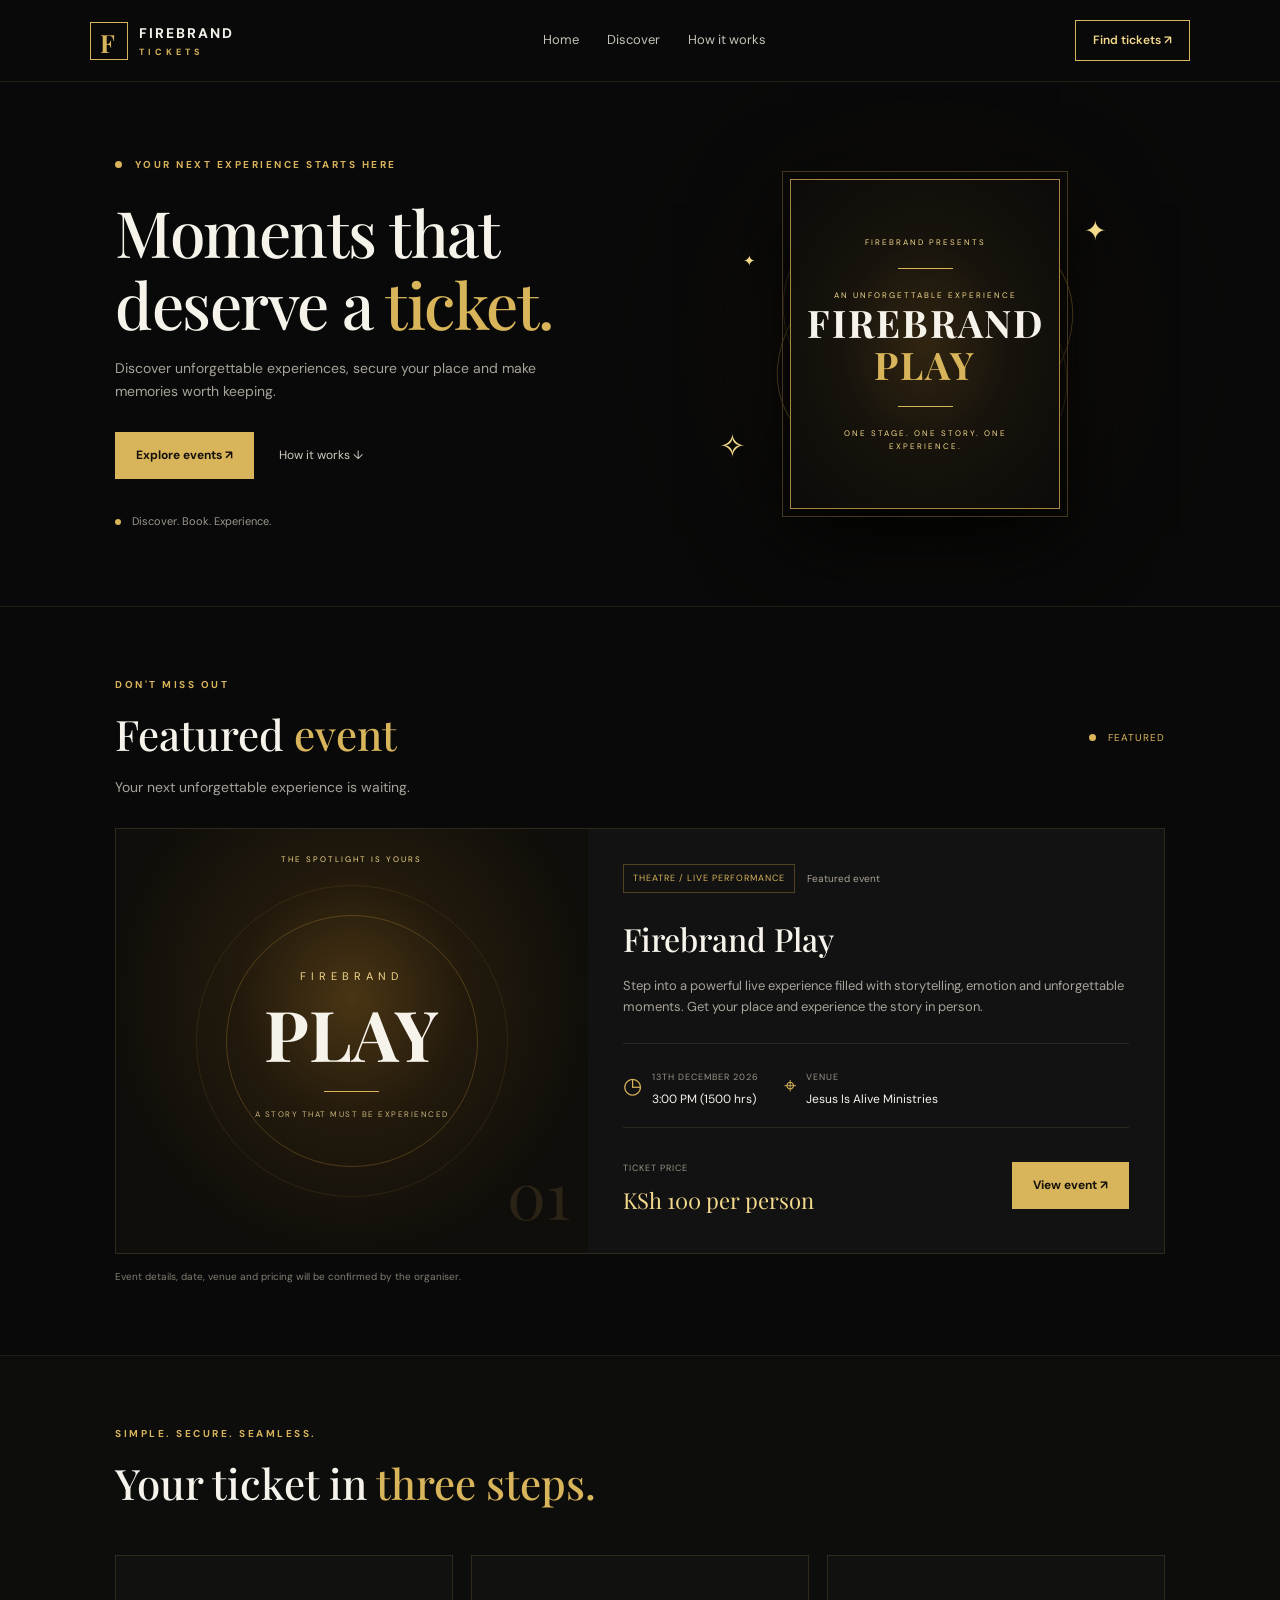
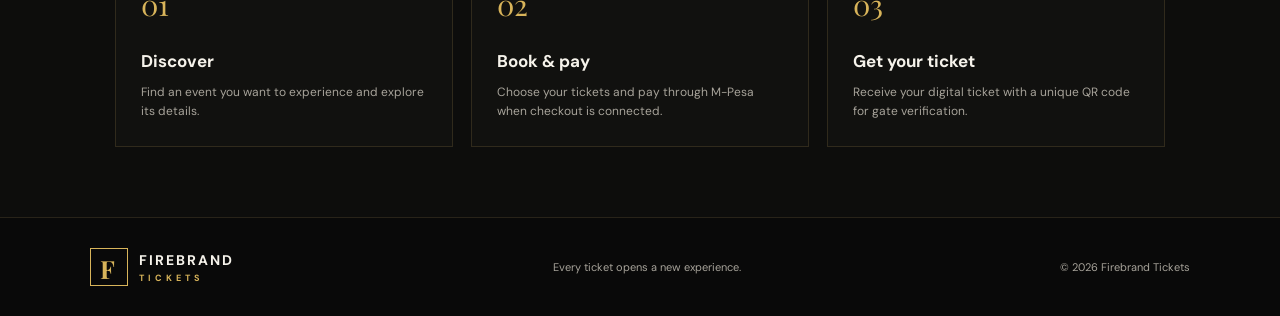
==== partner-frontend/index.html @ aa45880d "Add partner frontend source folder" ====
<!DOCTYPE html>
<html lang="en">
<head>
  <meta charset="UTF-8">
  <meta name="viewport" content="width=device-width, initial-scale=1.0">
  <meta name="description" content="Discover events and book your tickets with Firebrand Tickets.">
  <title>Firebrand Tickets | Experiences Worth Remembering</title>
  <link rel="stylesheet" href="style.css">
  <script src="script.js" defer></script>
</head>
<body>

  <header class="site-header">
    <a class="brand" href="index.html">
      <span class="brand-mark">F</span>
      <span>FIREBRAND <small>TICKETS</small></span>
    </a>

    <nav>
      <a href="#home">Home</a>
      <a href="#featured">Discover</a>
      <a href="#how-it-works">How it works</a>
    </nav>

    <a class="header-button" href="#featured">Find tickets ↗</a>
  </header>

  <main>
    <section class="hero" id="home">
      <div class="hero-content">
        <p class="eyebrow"><span></span> YOUR NEXT EXPERIENCE STARTS HERE</p>

        <h1>Moments that<br>deserve a <span>ticket.</span></h1>

        <p class="hero-description">
          Discover unforgettable experiences, secure your place
          and make memories worth keeping.
        </p>

        <div class="hero-actions">
          <a class="primary-button" href="#featured">Explore events ↗</a>
          <a class="text-button" href="#how-it-works">How it works ↓</a>
        </div>

        <div class="hero-note">
          <span class="gold-dot"></span>
          Discover. Book. Experience.
        </div>
      </div>

      <div class="hero-art" aria-label="Featured Firebrand Play event">
        <div class="art-glow"></div>
        <div class="art-orbit orbit-one"></div>
        <div class="art-orbit orbit-two"></div>

        <div class="hero-poster">
          <p class="poster-top">FIREBRAND PRESENTS</p>
          <div class="poster-line"></div>
          <p class="poster-small">AN UNFORGETTABLE EXPERIENCE</p>
          <h2>FIREBRAND<br><span>PLAY</span></h2>
          <div class="poster-line"></div>
          <p class="poster-bottom">ONE STAGE. ONE STORY. ONE EXPERIENCE.</p>
        </div>

        <span class="floating-star star-one">✦</span>
        <span class="floating-star star-two">✧</span>
        <span class="floating-star star-three">✦</span>
      </div>
    </section>

    <section class="featured-section" id="featured">
      <div class="section-heading">
        <div>
          <p class="eyebrow">DON'T MISS OUT</p>
          <h2>Featured <span>event</span></h2>
          <p class="section-description">
            Your next unforgettable experience is waiting.
          </p>
        </div>
        <span class="live-label"><span></span> FEATURED</span>
      </div>

      <article class="event-card">
        <div class="event-cover">
          <span class="cover-label">THE SPOTLIGHT IS YOURS</span>
          <div class="cover-title">
            <span>FIREBRAND</span>
            <h3>PLAY</h3>
            <span class="cover-rule"></span>
            <p>A STORY THAT MUST BE EXPERIENCED</p>
          </div>
          <span class="cover-number">01</span>
        </div>

        <div class="event-information">
          <div class="event-meta">
            <span class="event-tag">THEATRE / LIVE PERFORMANCE</span>
            <span class="availability">Featured event</span>
          </div>

          <h3>Firebrand Play</h3>

          <p class="event-description">
            Step into a powerful live experience filled with
            storytelling, emotion and unforgettable moments.
            Get your place and experience the story in person.
          </p>

          <div class="event-facts">
            <div>
              <span class="fact-icon">◷</span>
              <div>
                <small>13TH DECEMBER 2026</small>
                <p>3:00 PM (1500 hrs)</p>
              </div>
            </div>
            <div>
              <span class="fact-icon">⌖</span>
              <div>
                <small>VENUE</small>
                <p>Jesus Is Alive Ministries</p>
              </div>
            </div>
          </div>

          <div class="event-card-footer">
            <div>
              <small>TICKET PRICE</small>
              <p class="price">KSh 100 per person</p>
            </div>
            <a class="primary-button" href="event.html">View event ↗</a>
          </div>
        </div>
      </article>

      <p class="demo-disclaimer">
        Event details, date, venue and pricing will be confirmed by the organiser.
      </p>
    </section>

    <section class="how-section" id="how-it-works">
      <div class="section-heading">
        <div>
          <p class="eyebrow">SIMPLE. SECURE. SEAMLESS.</p>
          <h2>Your ticket in <span>three steps.</span></h2>
        </div>
      </div>

      <div class="steps-grid">
        <article class="step-card">
          <span class="step-number">01</span>
          <h3>Discover</h3>
          <p>Find an event you want to experience and explore its details.</p>
        </article>

        <article class="step-card">
          <span class="step-number">02</span>
          <h3>Book & pay</h3>
          <p>Choose your tickets and pay through M-Pesa when checkout is connected.</p>
        </article>

        <article class="step-card">
          <span class="step-number">03</span>
          <h3>Get your ticket</h3>
          <p>Receive your digital ticket with a unique QR code for gate verification.</p>
        </article>
      </div>
    </section>
  </main>

  <footer class="site-footer">
    <a class="brand" href="#home">
      <span class="brand-mark">F</span>
      <span>FIREBRAND <small>TICKETS</small></span>
    </a>
    <p>Every ticket opens a new experience.</p>
    <span>© 2026 Firebrand Tickets</span>
  </footer>

</body>
</html>
---- partner-frontend/style.css ----
@import url('https://fonts.googleapis.com/css2?family=DM+Sans:wght@400;500;600;700&family=Playfair+Display:wght@500;600;700&display=swap');

:root {
  --background: #090909;
  --surface: #121212;
  --surface-light: #1a1916;
  --gold: #d8b45a;
  --gold-light: #f3d98b;
  --text: #f6f3eb;
  --muted: #a7a39a;
  --border: #302a1c;
}

* {
  box-sizing: border-box;
  margin: 0;
  padding: 0;
}

html {
  scroll-behavior: smooth;
}

body {
  background: var(--background);
  color: var(--text);
  font-family: 'DM Sans', Arial, sans-serif;
  line-height: 1.6;
}

a {
  color: inherit;
  text-decoration: none;
}

.site-header {
  min-height: 82px;
  padding: 18px 7%;
  display: flex;
  align-items: center;
  justify-content: space-between;
  gap: 24px;
  border-bottom: 1px solid #242018;
}

.brand {
  display: inline-flex;
  align-items: center;
  gap: 11px;
  font-size: 14px;
  font-weight: 700;
  letter-spacing: 2px;
}

.brand-mark {
  display: grid;
  place-items: center;
  width: 38px;
  height: 38px;
  border: 1px solid var(--gold);
  color: var(--gold);
  font-family: 'Playfair Display', Georgia, serif;
  font-size: 25px;
}

.brand small {
  display: block;
  color: var(--gold);
  font-size: 9px;
  letter-spacing: 4px;
}

.site-header nav {
  display: flex;
  gap: 28px;
  color: #c5c1b8;
  font-size: 13px;
}

.site-header nav a:hover,
.text-button:hover {
  color: var(--gold-light);
}

.header-button {
  border: 1px solid var(--gold);
  padding: 10px 17px;
  color: var(--gold-light);
  font-size: 12px;
  font-weight: 600;
}

.hero {
  min-height: 520px;
  padding: 75px 9%;
  display: grid;
  grid-template-columns: 1.05fr 0.95fr;
  align-items: center;
  gap: 40px;
  overflow: hidden;
}

.eyebrow {
  color: var(--gold);
  font-size: 10px;
  font-weight: 700;
  letter-spacing: 2.5px;
}

.hero .eyebrow span,
.live-label span {
  display: inline-block;
  width: 7px;
  height: 7px;
  margin-right: 8px;
  border-radius: 50%;
  background: var(--gold);
}

.hero h1 {
  margin: 23px 0 18px;
  font-family: 'Playfair Display', Georgia, serif;
  font-size: clamp(42px, 5vw, 68px);
  font-weight: 500;
  line-height: 1.12;
  letter-spacing: -1.5px;
}

.hero h1 span,
.section-heading h2 span {
  color: var(--gold);
}

.hero-description,
.section-description {
  max-width: 430px;
  color: var(--muted);
  font-size: 14px;
}

.hero-actions {
  display: flex;
  align-items: center;
  flex-wrap: wrap;
  gap: 25px;
  margin-top: 30px;
}

.primary-button {
  display: inline-flex;
  align-items: center;
  justify-content: center;
  padding: 13px 20px;
  border: 1px solid var(--gold);
  background: var(--gold);
  color: #15110a;
  font-size: 12px;
  font-weight: 700;
  transition: background 0.2s, transform 0.2s;
}

.primary-button:hover {
  background: var(--gold-light);
  transform: translateY(-2px);
}

.text-button {
  color: #d1ccc0;
  font-size: 12px;
}

.hero-note {
  margin-top: 34px;
  color: #9c978c;
  font-size: 11px;
}

.gold-dot {
  display: inline-block;
  width: 6px;
  height: 6px;
  margin-right: 8px;
  border-radius: 50%;
  background: var(--gold);
}

.hero-art {
  position: relative;
  min-height: 365px;
  display: grid;
  place-items: center;
}

.art-glow {
  position: absolute;
  width: 260px;
  height: 260px;
  border-radius: 50%;
  background: #6d5015;
  filter: blur(100px);
  opacity: 0.2;
}

.art-orbit {
  position: absolute;
  width: 310px;
  height: 310px;
  border: 1px solid #6b5424;
  border-radius: 50%;
  transform: rotate(-25deg) scaleY(0.72);
}

.orbit-two {
  transform: rotate(35deg) scaleY(0.72);
  border-color: #45391e;
}

.hero-poster {
  position: relative;
  z-index: 1;
  width: min(270px, 80%);
  min-height: 330px;
  padding: 27px 20px;
  display: flex;
  flex-direction: column;
  align-items: center;
  justify-content: center;
  text-align: center;
  border: 1px solid #a7873f;
  outline: 1px solid #44371e;
  outline-offset: 7px;
  background:
    radial-gradient(ellipse at center, #312511 0%, #17130c 45%, #0c0b09 100%);
  box-shadow: 0 25px 80px #000;
}

.poster-top,
.poster-small,
.poster-bottom {
  color: var(--gold-light);
  font-size: 8px;
  letter-spacing: 2px;
}

.poster-line {
  width: 55px;
  height: 1px;
  margin: 20px 0;
  background: var(--gold);
}

.hero-poster h2 {
  font-family: 'Playfair Display', Georgia, serif;
  font-size: 38px;
  line-height: 1.1;
  letter-spacing: 2px;
}

.hero-poster h2 span {
  color: var(--gold);
}

.floating-star {
  position: absolute;
  z-index: 2;
  color: var(--gold-light);
}

.star-one {
  top: 13%;
  right: 12%;
  font-size: 27px;
}

.star-two {
  bottom: 15%;
  left: 7%;
  font-size: 32px;
}

.star-three {
  top: 24%;
  left: 12%;
  font-size: 15px;
}

.featured-section,
.how-section {
  padding: 70px 9%;
  border-top: 1px solid #211d15;
}

.section-heading {
  display: flex;
  align-items: center;
  justify-content: space-between;
  gap: 20px;
  margin-bottom: 30px;
}

.section-heading h2 {
  margin: 8px 0;
  font-family: 'Playfair Display', Georgia, serif;
  font-size: clamp(29px, 4vw, 42px);
  font-weight: 500;
}

.live-label {
  color: var(--gold);
  font-size: 10px;
  letter-spacing: 1px;
}

.event-card {
  display: grid;
  grid-template-columns: 0.9fr 1.1fr;
  overflow: hidden;
  border: 1px solid var(--border);
  background: var(--surface);
}

.event-cover {
  position: relative;
  min-height: 370px;
  padding: 25px;
  display: flex;
  flex-direction: column;
  align-items: center;
  justify-content: center;
  overflow: hidden;
  text-align: center;
  background:
    radial-gradient(ellipse at 50% 40%, #4a3514 0%, #21190c 35%, #100e0a 72%);
}

.event-cover::before,
.event-cover::after {
  position: absolute;
  content: "";
  width: 250px;
  height: 250px;
  border: 1px solid #8c6b2c;
  border-radius: 50%;
  opacity: 0.45;
}

.event-cover::after {
  width: 310px;
  height: 310px;
  opacity: 0.2;
}

.cover-label {
  position: absolute;
  top: 24px;
  color: var(--gold-light);
  font-size: 8px;
  letter-spacing: 2px;
}

.cover-title {
  position: relative;
  z-index: 1;
}

.cover-title > span {
  color: var(--gold-light);
  font-size: 11px;
  letter-spacing: 5px;
}

.cover-title h3 {
  margin: 4px 0;
  font-family: 'Playfair Display', Georgia, serif;
  font-size: clamp(48px, 6vw, 70px);
  line-height: 1.2;
}

.cover-rule {
  display: block;
  width: 55px;
  height: 1px;
  margin: 16px auto;
  background: var(--gold);
}

.cover-title p {
  color: #c9b57f;
  font-size: 8px;
  letter-spacing: 1.5px;
}

.cover-number {
  position: absolute;
  right: 18px;
  bottom: 8px;
  color: #c3a05b;
  font-family: 'Playfair Display', Georgia, serif;
  font-size: 65px;
  opacity: 0.15;
}

.event-information {
  padding: 35px;
}

.event-meta {
  display: flex;
  align-items: center;
  flex-wrap: wrap;
  gap: 12px;
}

.event-tag {
  padding: 6px 9px;
  border: 1px solid #514122;
  color: var(--gold);
  font-size: 9px;
  letter-spacing: 1px;
}

.availability {
  color: #aaa397;
  font-size: 10px;
}

.event-information > h3 {
  margin-top: 20px;
  font-family: 'Playfair Display', Georgia, serif;
  font-size: 32px;
  font-weight: 500;
}

.event-description {
  margin-top: 12px;
  color: var(--muted);
  font-size: 13px;
}

.event-facts {
  display: flex;
  flex-wrap: wrap;
  gap: 25px;
  margin: 25px 0;
  padding: 18px 0;
  border-top: 1px solid #2a261e;
  border-bottom: 1px solid #2a261e;
}

.event-facts > div {
  display: flex;
  align-items: center;
  gap: 10px;
}

.fact-icon {
  color: var(--gold);
  font-size: 22px;
}

.event-facts small,
.event-card-footer small {
  color: #999387;
  font-size: 9px;
  letter-spacing: 1px;
}

.event-facts p {
  margin-top: 3px;
  font-size: 12px;
}

.event-card-footer {
  display: flex;
  align-items: center;
  justify-content: space-between;
  flex-wrap: wrap;
  gap: 15px;
}

.price {
  margin-top: 4px;
  color: var(--gold-light);
  font-family: 'Playfair Display', Georgia, serif;
  font-size: 22px;
}

.demo-disclaimer {
  margin-top: 15px;
  color: #827d72;
  font-size: 10px;
}

.how-section {
  background: #0d0d0c;
}

.steps-grid {
  display: grid;
  grid-template-columns: repeat(3, 1fr);
  gap: 18px;
  margin-top: 28px;
}

.step-card {
  padding: 25px;
  border: 1px solid #302a1c;
  background: #11110f;
}

.step-number {
  color: var(--gold);
  font-family: 'Playfair Display', Georgia, serif;
  font-size: 29px;
}

.step-card h3 {
  margin-top: 20px;
  font-size: 17px;
}

.step-card p {
  margin-top: 8px;
  color: var(--muted);
  font-size: 12px;
}

.site-footer {
  padding: 30px 7%;
  display: flex;
  align-items: center;
  justify-content: space-between;
  flex-wrap: wrap;
  gap: 20px;
  border-top: 1px solid #282319;
}

.site-footer > p,
.site-footer > span {
  color: var(--muted);
  font-size: 11px;
}

@media (max-width: 760px) {
  .site-header {
    padding: 17px 5%;
    flex-wrap: wrap;
  }

  .site-header nav {
    order: 3;
    width: 100%;
    justify-content: center;
    gap: 20px;
  }

  .header-button {
    padding: 9px 11px;
  }

  .hero {
    padding: 55px 6%;
    grid-template-columns: 1fr;
    gap: 15px;
  }

  .hero-art {
    min-height: 340px;
  }

  .featured-section,
  .how-section {
    padding: 50px 6%;
  }

  .event-card {
    grid-template-columns: 1fr;
  }

  .event-cover {
    min-height: 330px;
  }

  .event-information {
    padding: 25px;
  }

  .steps-grid {
    grid-template-columns: 1fr;
  }

  .site-footer {
    justify-content: center;
    text-align: center;
  }
}

@media (max-width: 400px) {
  .site-header nav {
    gap: 12px;
    font-size: 11px;
  }

  .brand {
    font-size: 12px;
  }

  .event-card-footer {
    align-items: flex-start;
  }
}
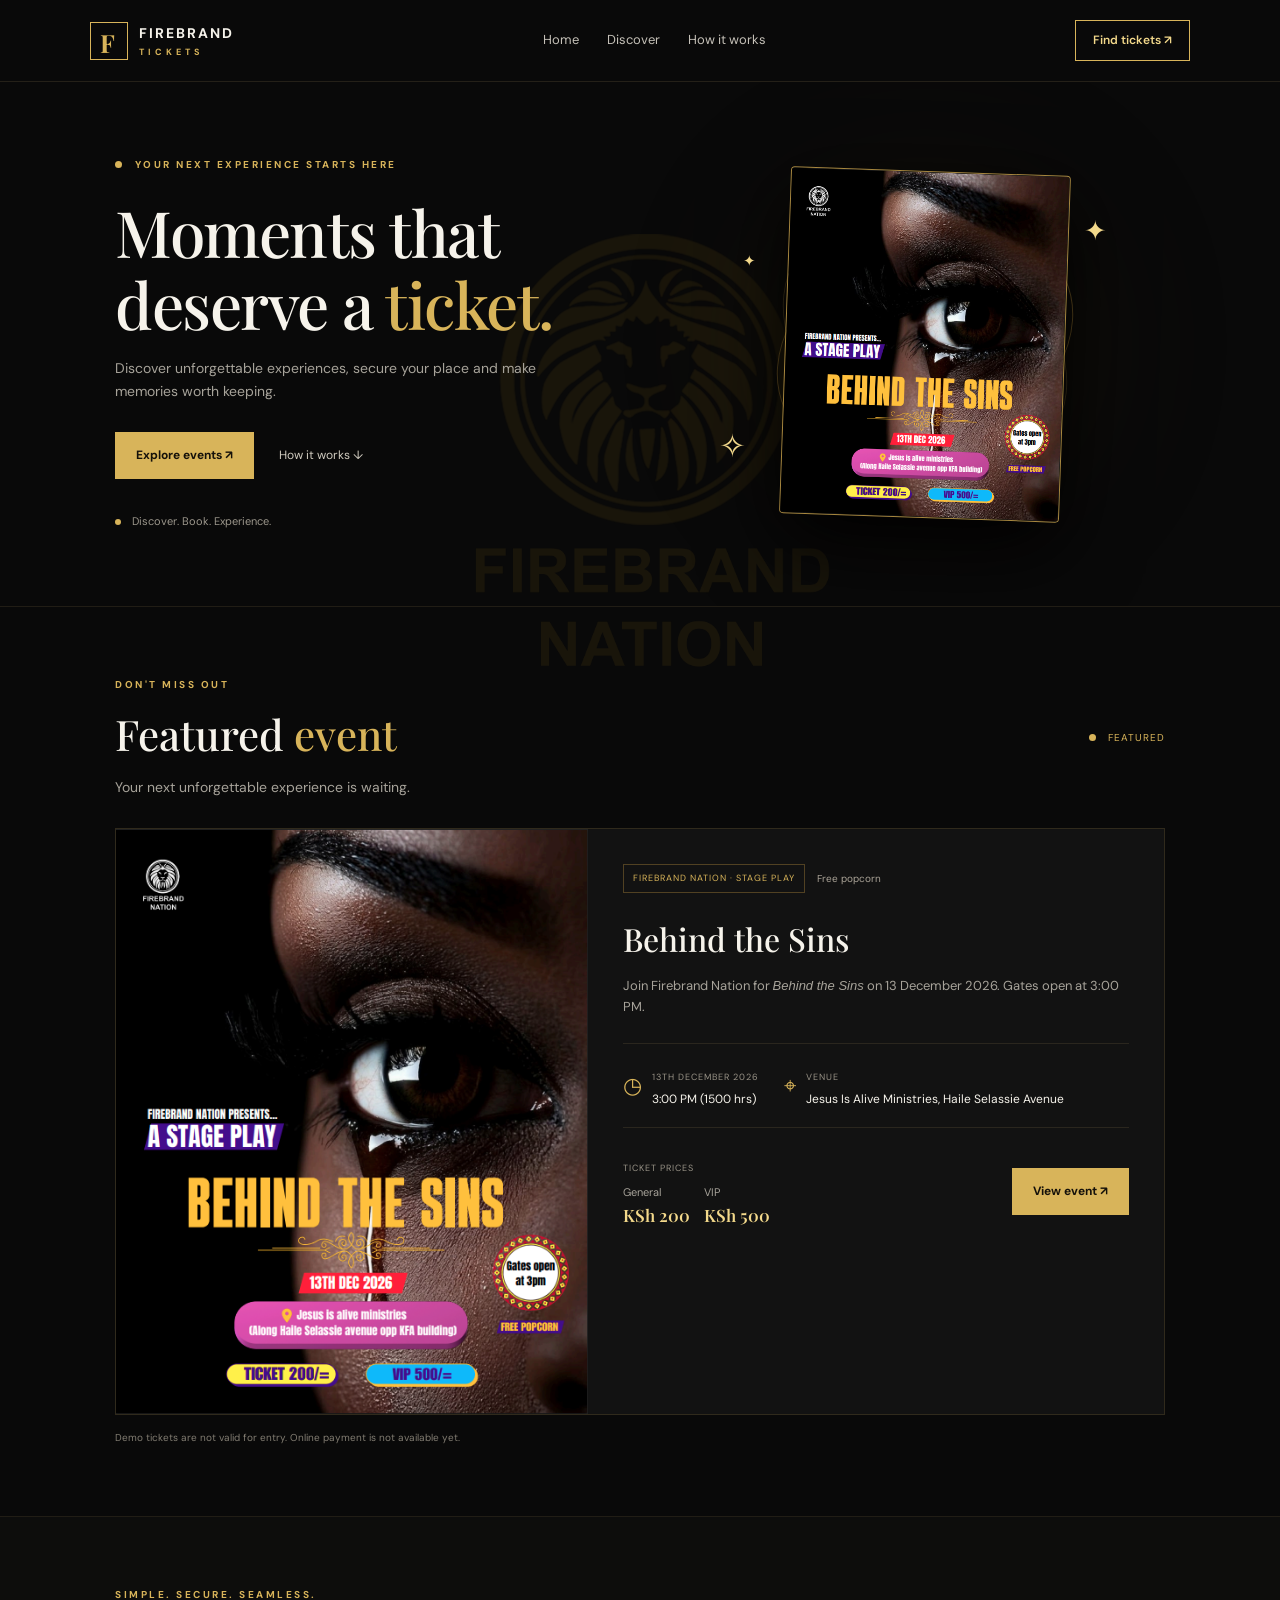
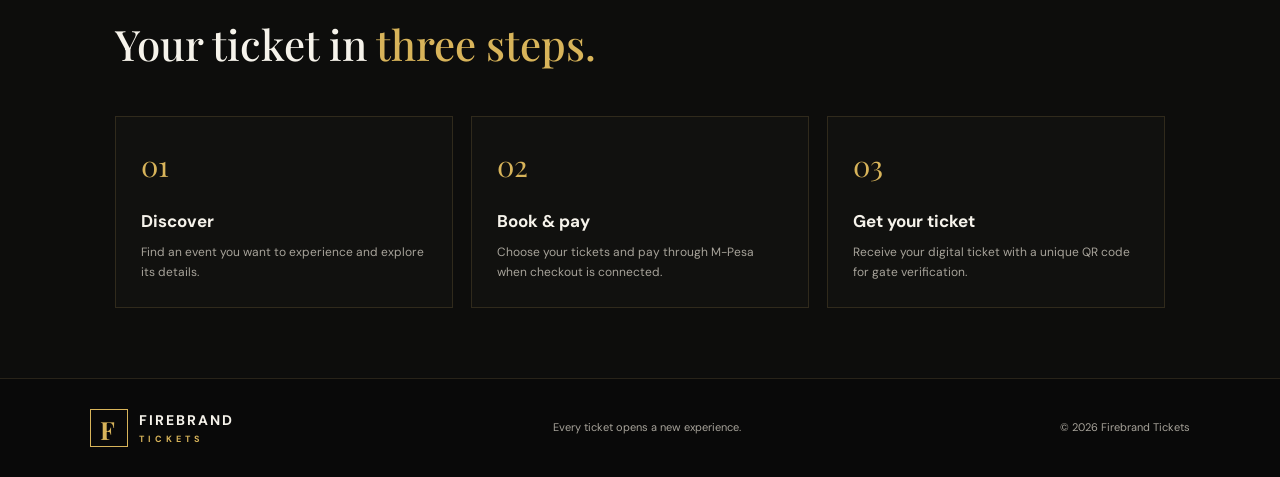
==== commit d343d847: "Update Behind the Sins event page Co-authored-by: Copilot <223556219+Copilot@users.noreply.github.co" ====
--- a/partner-frontend/index.html
+++ b/partner-frontend/index.html
@@ -49,19 +49,18 @@
         </div>
       </div>
 
-      <div class="hero-art" aria-label="Featured Firebrand Play event">
+      <div class="hero-art" aria-label="Behind the Sins stage play poster">
         <div class="art-glow"></div>
         <div class="art-orbit orbit-one"></div>
         <div class="art-orbit orbit-two"></div>
 
-        <div class="hero-poster">
-          <p class="poster-top">FIREBRAND PRESENTS</p>
-          <div class="poster-line"></div>
-          <p class="poster-small">AN UNFORGETTABLE EXPERIENCE</p>
-          <h2>FIREBRAND<br><span>PLAY</span></h2>
-          <div class="poster-line"></div>
-          <p class="poster-bottom">ONE STAGE. ONE STORY. ONE EXPERIENCE.</p>
-        </div>
+        <img
+          class="hero-poster-image"
+          src="assets/behind-the-sins.png"
+          alt="Behind the Sins stage play, 13 December 2026"
+          width="539"
+          height="668"
+        >
 
         <span class="floating-star star-one">✦</span>
         <span class="floating-star star-two">✧</span>
@@ -83,28 +82,26 @@
 
       <article class="event-card">
         <div class="event-cover">
-          <span class="cover-label">THE SPOTLIGHT IS YOURS</span>
-          <div class="cover-title">
-            <span>FIREBRAND</span>
-            <h3>PLAY</h3>
-            <span class="cover-rule"></span>
-            <p>A STORY THAT MUST BE EXPERIENCED</p>
-          </div>
-          <span class="cover-number">01</span>
+          <img
+            class="event-cover-image"
+            src="assets/behind-the-sins.png"
+            alt="Behind the Sins event flyer"
+            width="539"
+            height="668"
+          >
         </div>
 
         <div class="event-information">
           <div class="event-meta">
-            <span class="event-tag">THEATRE / LIVE PERFORMANCE</span>
-            <span class="availability">Featured event</span>
+            <span class="event-tag">FIREBRAND NATION · STAGE PLAY</span>
+            <span class="availability">Free popcorn</span>
           </div>
 
-          <h3>Firebrand Play</h3>
+          <h3>Behind the Sins</h3>
 
           <p class="event-description">
-            Step into a powerful live experience filled with
-            storytelling, emotion and unforgettable moments.
-            Get your place and experience the story in person.
+            Join Firebrand Nation for <em>Behind the Sins</em> on
+            13 December 2026. Gates open at 3:00 PM.
           </p>
 
           <div class="event-facts">
@@ -119,15 +116,18 @@
               <span class="fact-icon">⌖</span>
               <div>
                 <small>VENUE</small>
-                <p>Jesus Is Alive Ministries</p>
+                <p>Jesus Is Alive Ministries, Haile Selassie Avenue</p>
               </div>
             </div>
           </div>
 
           <div class="event-card-footer">
-            <div>
-              <small>TICKET PRICE</small>
-              <p class="price">KSh 100 per person</p>
+            <div class="event-prices">
+              <small>TICKET PRICES</small>
+              <div class="ticket-price-summary">
+                <p>General <strong>KSh 200</strong></p>
+                <p>VIP <strong>KSh 500</strong></p>
+              </div>
             </div>
             <a class="primary-button" href="event.html">View event ↗</a>
           </div>
@@ -135,7 +135,7 @@
       </article>
 
       <p class="demo-disclaimer">
-        Event details, date, venue and pricing will be confirmed by the organiser.
+        Demo tickets are not valid for entry. Online payment is not available yet.
       </p>
     </section>
 
--- a/partner-frontend/style.css
+++ b/partner-frontend/style.css
@@ -235,6 +235,22 @@
   box-shadow: 0 25px 80px #000;
 }
 
+.hero-poster-image {
+  position: relative;
+  z-index: 1;
+  width: min(280px, 80%);
+  height: auto;
+  border: 1px solid #a7873f;
+  border-radius: 4px;
+  box-shadow: 0 25px 80px #000;
+  transform: rotate(2deg);
+  transition: transform 0.25s ease;
+}
+
+.hero-poster-image:hover {
+  transform: rotate(0) scale(1.02);
+}
+
 .poster-top,
 .poster-small,
 .poster-bottom {
@@ -322,33 +338,22 @@
 
 .event-cover {
   position: relative;
-  min-height: 370px;
-  padding: 25px;
-  display: flex;
-  flex-direction: column;
-  align-items: center;
-  justify-content: center;
+  min-height: 0;
+  aspect-ratio: 539 / 668;
   overflow: hidden;
-  text-align: center;
-  background:
-    radial-gradient(ellipse at 50% 40%, #4a3514 0%, #21190c 35%, #100e0a 72%);
+  background: #0b0b0b;
+}
+
+.event-cover-image {
+  display: block;
+  width: 100%;
+  height: 100%;
+  object-fit: cover;
 }
 
 .event-cover::before,
 .event-cover::after {
-  position: absolute;
-  content: "";
-  width: 250px;
-  height: 250px;
-  border: 1px solid #8c6b2c;
-  border-radius: 50%;
-  opacity: 0.45;
-}
-
-.event-cover::after {
-  width: 310px;
-  height: 310px;
-  opacity: 0.2;
+  content: none;
 }
 
 .cover-label {
@@ -486,6 +491,26 @@
   font-size: 22px;
 }
 
+.ticket-price-summary {
+  display: flex;
+  flex-wrap: wrap;
+  gap: 5px 14px;
+  margin-top: 5px;
+}
+
+.ticket-price-summary p {
+  color: var(--muted);
+  font-size: 11px;
+}
+
+.ticket-price-summary strong {
+  display: block;
+  color: var(--gold-light);
+  font-family: 'Playfair Display', Georgia, serif;
+  font-size: 17px;
+  font-weight: 600;
+}
+
 .demo-disclaimer {
   margin-top: 15px;
   color: #827d72;
@@ -610,3 +635,21 @@
     align-items: flex-start;
   }
 }
+/* FIREBRAND WEBSITE WATERMARK */
+body {
+    position: relative;
+    isolation: isolate;
+}
+
+body::before {
+    content: "";
+    position: fixed;
+    inset: 0;
+    background-image: url("firebrand-watermark.png");
+    background-repeat: no-repeat;
+    background-position: center center;
+    background-size: min(55vw, 650px) auto;
+    opacity: 0.07;
+    pointer-events: none;
+    z-index: -1;
+}
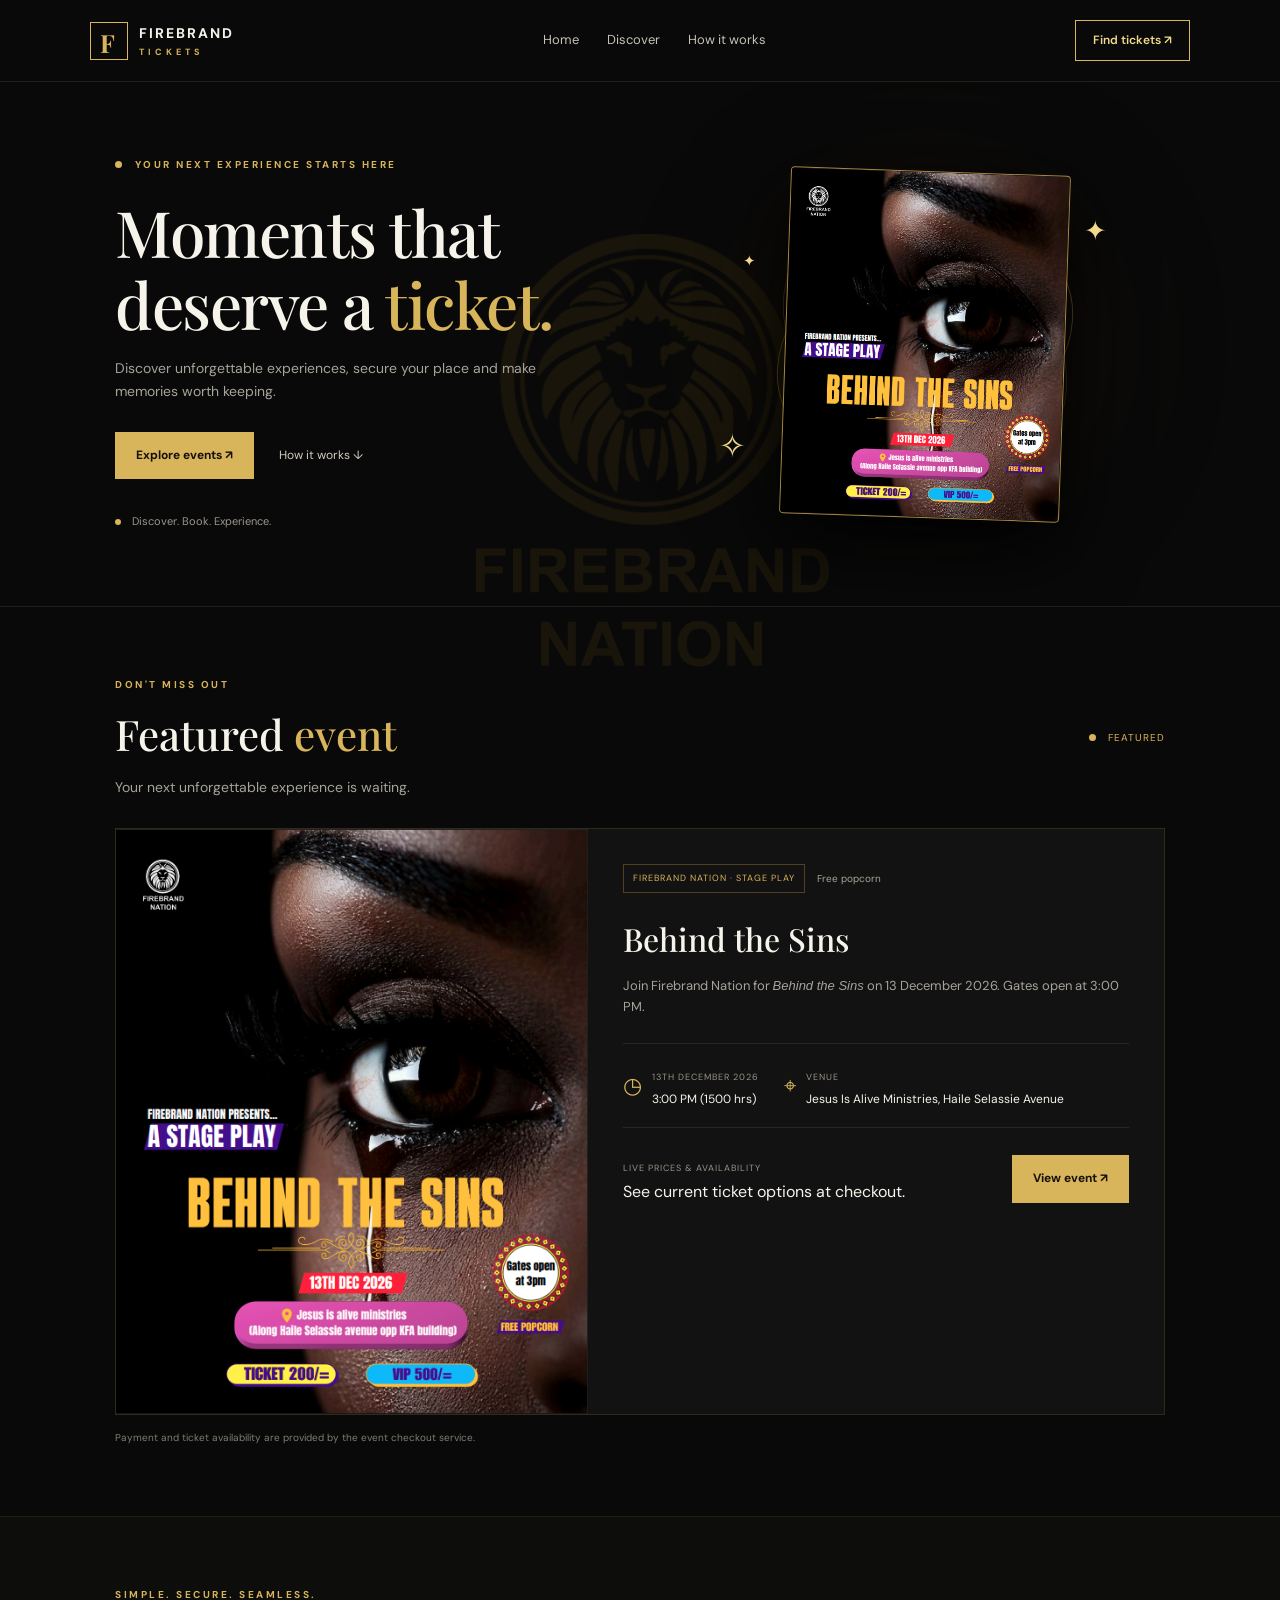
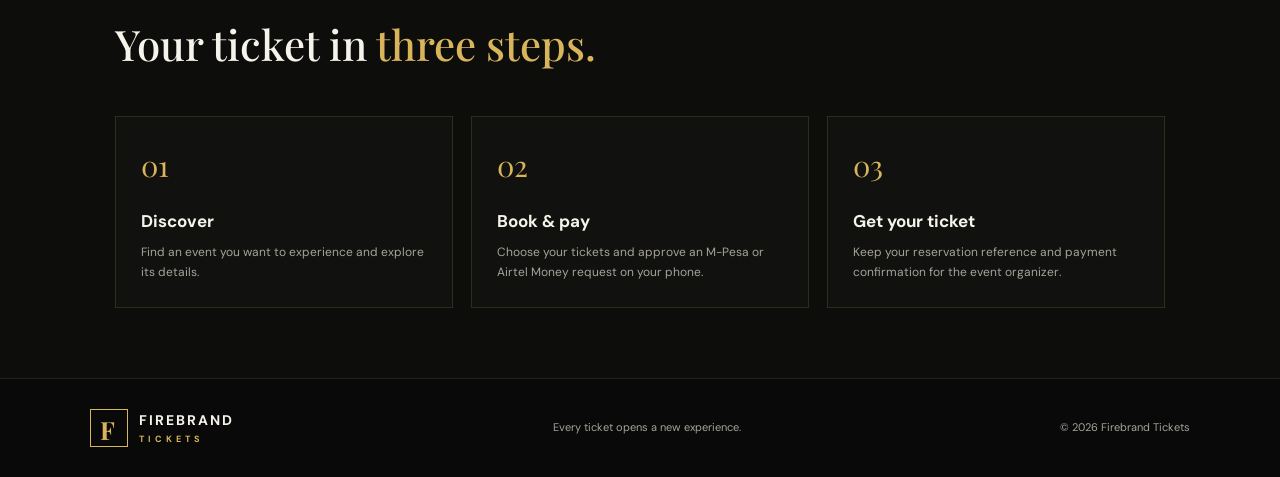
==== commit 773d7d81: "Add live M-Pesa and Airtel payments Co-authored-by: Copilot <223556219+Copilot@users.noreply.github." ====
--- a/partner-frontend/index.html
+++ b/partner-frontend/index.html
@@ -123,11 +123,8 @@
 
           <div class="event-card-footer">
             <div class="event-prices">
-              <small>TICKET PRICES</small>
-              <div class="ticket-price-summary">
-                <p>General <strong>KSh 200</strong></p>
-                <p>VIP <strong>KSh 500</strong></p>
-              </div>
+              <small>LIVE PRICES &amp; AVAILABILITY</small>
+              <p>See current ticket options at checkout.</p>
             </div>
             <a class="primary-button" href="event.html">View event ↗</a>
           </div>
@@ -135,7 +132,7 @@
       </article>
 
       <p class="demo-disclaimer">
-        Demo tickets are not valid for entry. Online payment is not available yet.
+        Payment and ticket availability are provided by the event checkout service.
       </p>
     </section>
 
@@ -157,13 +154,13 @@
         <article class="step-card">
           <span class="step-number">02</span>
           <h3>Book & pay</h3>
-          <p>Choose your tickets and pay through M-Pesa when checkout is connected.</p>
+          <p>Choose your tickets and approve an M-Pesa or Airtel Money request on your phone.</p>
         </article>
 
         <article class="step-card">
           <span class="step-number">03</span>
           <h3>Get your ticket</h3>
-          <p>Receive your digital ticket with a unique QR code for gate verification.</p>
+          <p>Keep your reservation reference and payment confirmation for the event organizer.</p>
         </article>
       </div>
     </section>
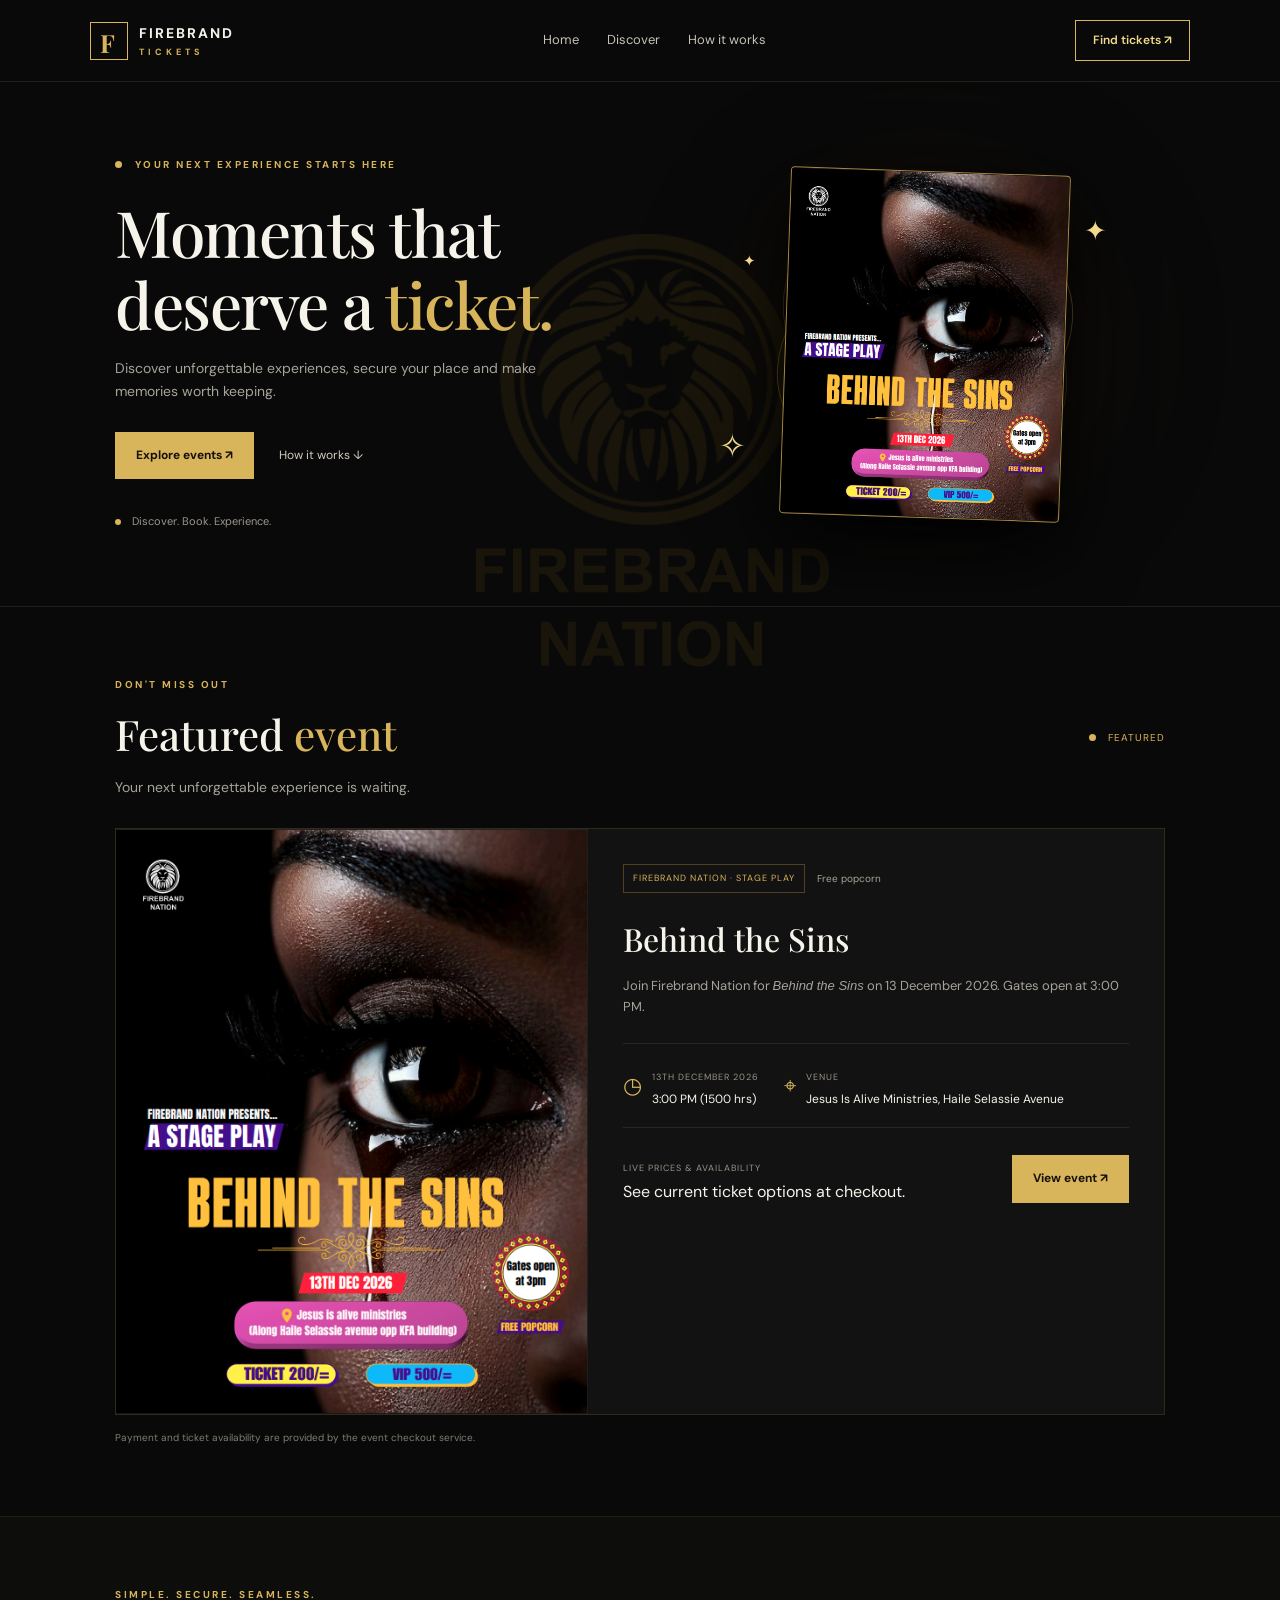
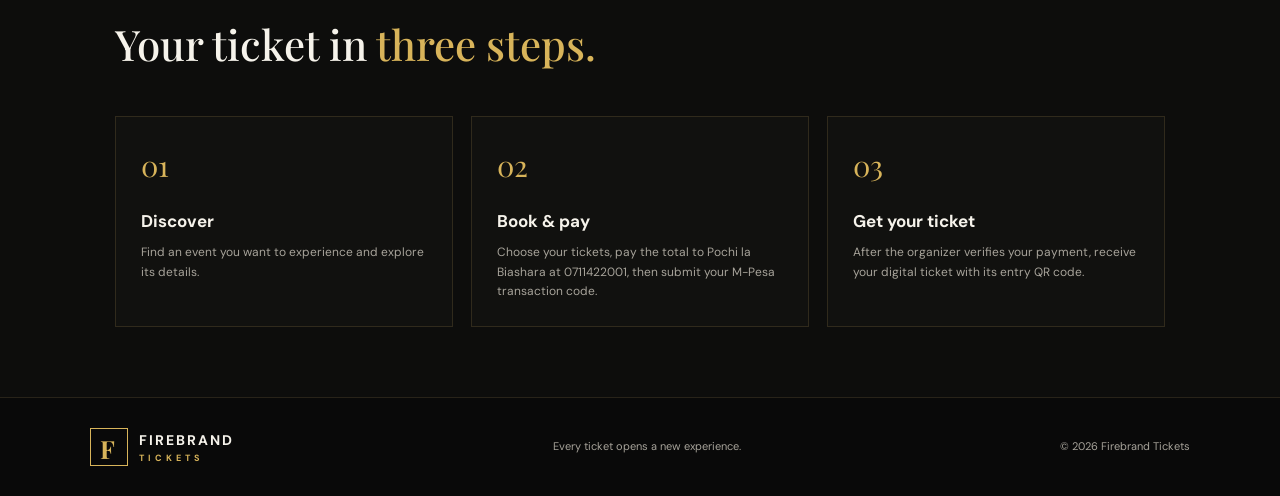
==== commit 9c531a73: "Add durable order tracking and PDF tickets Co-authored-by: Copilot <223556219+Copilot@users.noreply." ====
--- a/partner-frontend/index.html
+++ b/partner-frontend/index.html
@@ -154,13 +154,13 @@
         <article class="step-card">
           <span class="step-number">02</span>
           <h3>Book & pay</h3>
-          <p>Choose your tickets and approve an M-Pesa or Airtel Money request on your phone.</p>
+          <p>Choose your tickets, pay the total to Pochi la Biashara at 0711422001, then submit your M-Pesa transaction code.</p>
         </article>
 
         <article class="step-card">
           <span class="step-number">03</span>
           <h3>Get your ticket</h3>
-          <p>Keep your reservation reference and payment confirmation for the event organizer.</p>
+          <p>After the organizer verifies your payment, receive your digital ticket with its entry QR code.</p>
         </article>
       </div>
     </section>
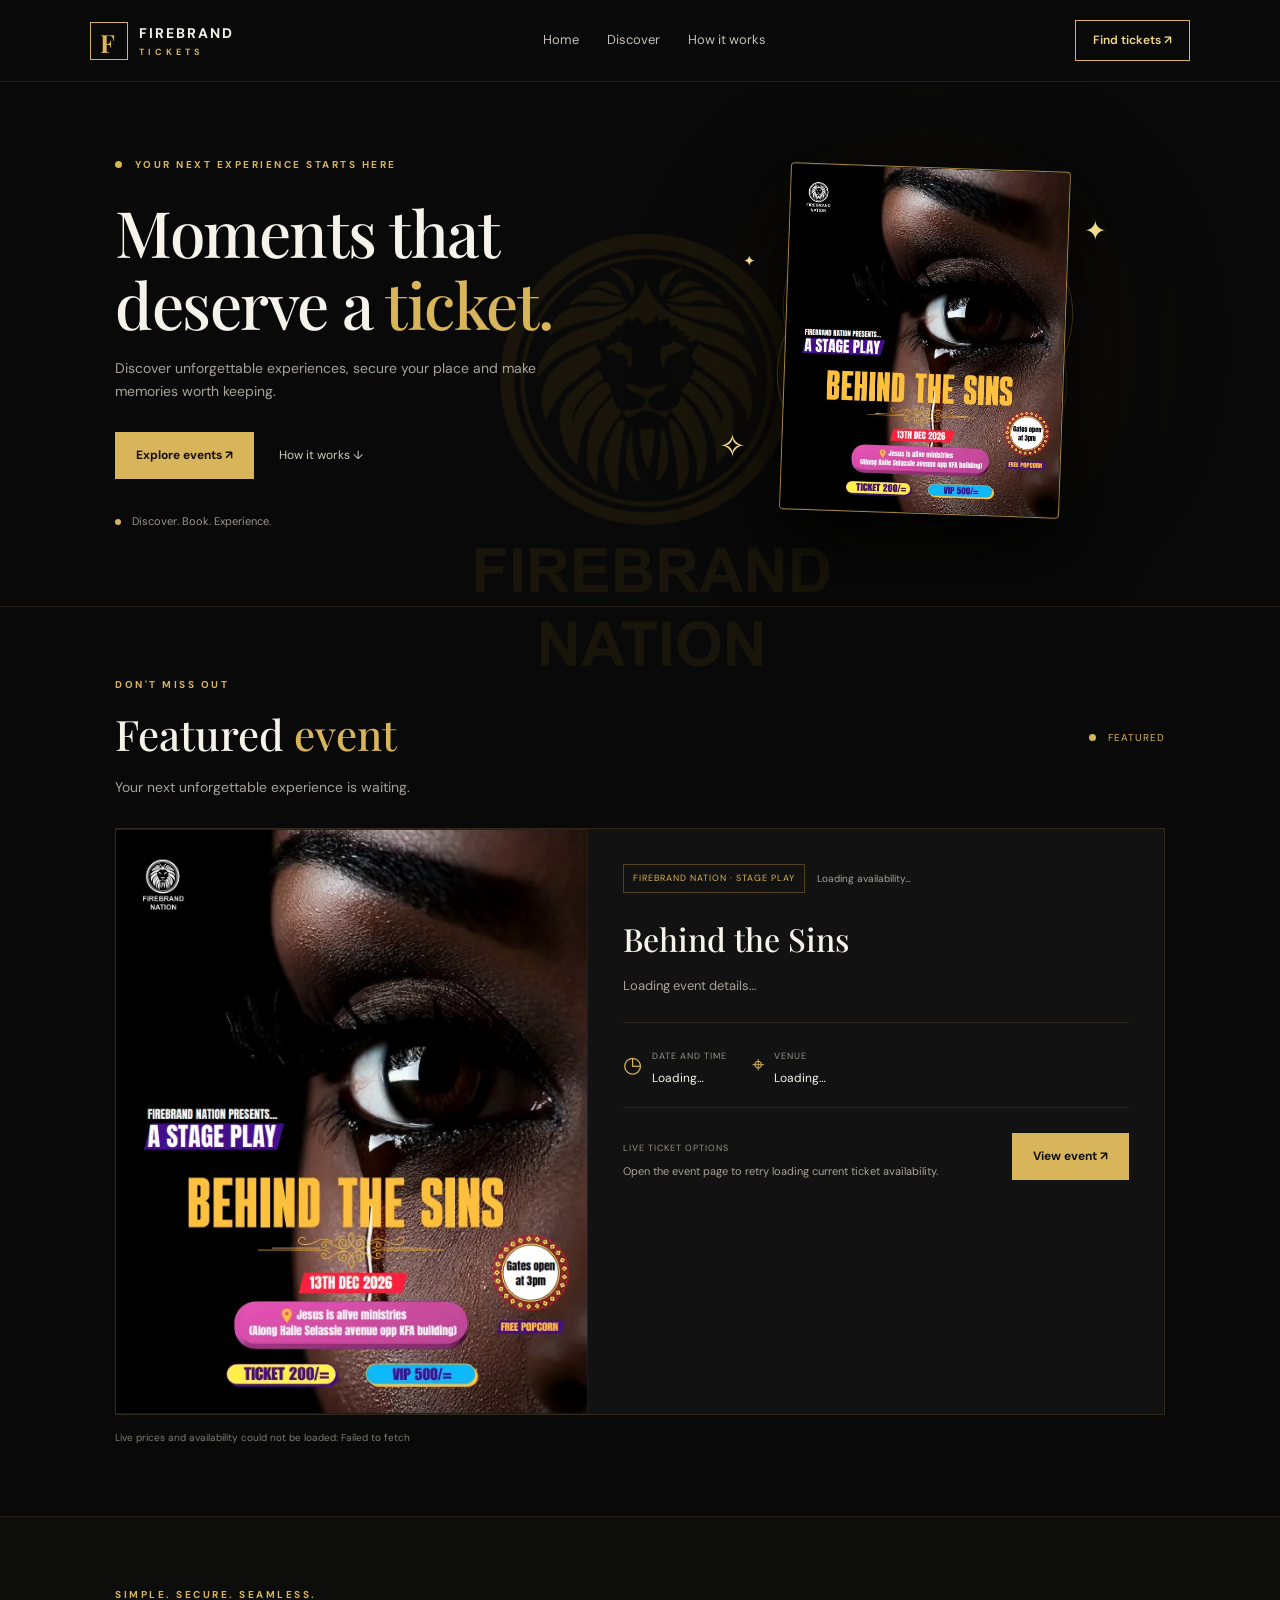
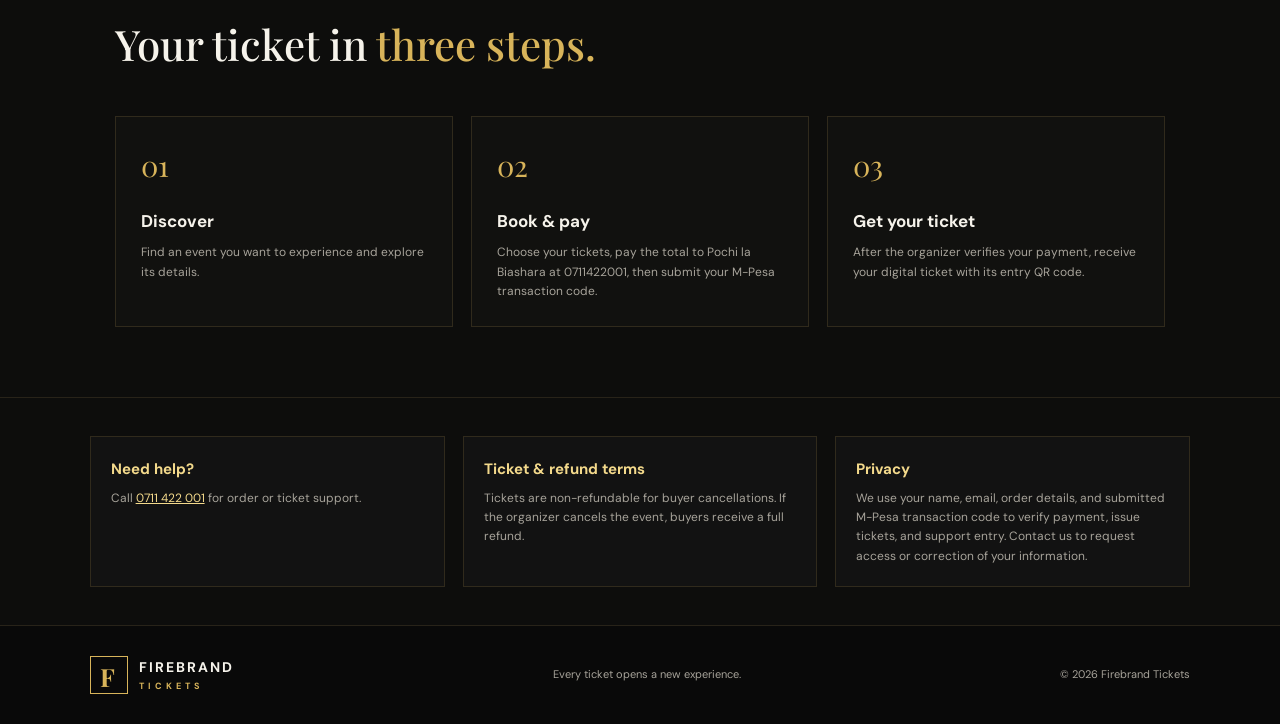
==== commit 71b74697: "Harden ticket checkout and buyer trust Co-authored-by: Copilot <223556219+Copilot@users.noreply.gith" ====
--- a/partner-frontend/index.html
+++ b/partner-frontend/index.html
@@ -4,8 +4,21 @@
 <head>
   <meta charset="UTF-8">
   <meta name="viewport" content="width=device-width, initial-scale=1.0">
-  <meta name="description" content="Discover events and book your tickets with Firebrand Tickets.">
+  <meta name="description" content="Book your place at Behind the Sins, a live Firebrand Nation stage play in Nairobi. Pay by M-Pesa and receive your ticket after payment verification.">
+  <meta property="og:type" content="website">
+  <meta property="og:title" content="Behind the Sins | Firebrand Tickets">
+  <meta property="og:description" content="Book your place at Behind the Sins, a live Firebrand Nation stage play in Nairobi. Pay by M-Pesa and receive your ticket after payment verification.">
+  <meta property="og:url" content="https://play-tickets-1.onrender.com/">
+  <meta property="og:image" content="https://play-tickets-1.onrender.com/assets/behind-the-sins.png">
+  <meta name="twitter:card" content="summary_large_image">
   <title>Firebrand Tickets | Experiences Worth Remembering</title>
+  <link rel="icon" type="image/svg+xml" href="favicon.svg">
+  <script>
+    if (window.location.protocol !== "file:" &&
+        !["localhost", "127.0.0.1"].includes(window.location.hostname)) {
+      window.PLAY_TICKETS_API_BASE = "https://play-tickets.onrender.com";
+    }
+  </script>
   <link rel="stylesheet" href="style.css">
   <script src="script.js" defer></script>
 </head>
@@ -23,7 +36,7 @@
       <a href="#how-it-works">How it works</a>
     </nav>
 
-    <a class="header-button" href="#featured">Find tickets ↗</a>
+    <a class="header-button" href="event.html">Find tickets ↗</a>
   </header>
 
   <main>
@@ -49,18 +62,21 @@
         </div>
       </div>
 
-      <div class="hero-art" aria-label="Behind the Sins stage play poster">
+      <div class="hero-art">
         <div class="art-glow"></div>
         <div class="art-orbit orbit-one"></div>
         <div class="art-orbit orbit-two"></div>
 
-        <img
-          class="hero-poster-image"
-          src="assets/behind-the-sins.png"
-          alt="Behind the Sins stage play, 13 December 2026"
-          width="539"
-          height="668"
-        >
+        <picture>
+          <source srcset="assets/behind-the-sins.webp" type="image/webp">
+          <img
+            class="hero-poster-image"
+            src="assets/behind-the-sins.png"
+            alt="Behind the Sins stage play poster"
+            width="539"
+            height="668"
+          >
+        </picture>
 
         <span class="floating-star star-one">✦</span>
         <span class="floating-star star-two">✧</span>
@@ -82,58 +98,56 @@
 
       <article class="event-card">
         <div class="event-cover">
-          <img
-            class="event-cover-image"
-            src="assets/behind-the-sins.png"
-            alt="Behind the Sins event flyer"
-            width="539"
-            height="668"
-          >
+          <picture>
+            <source srcset="assets/behind-the-sins.webp" type="image/webp">
+            <img
+              class="event-cover-image"
+              src="assets/behind-the-sins.png"
+              alt="Behind the Sins event flyer"
+              width="539"
+              height="668"
+            >
+          </picture>
         </div>
 
         <div class="event-information">
           <div class="event-meta">
             <span class="event-tag">FIREBRAND NATION · STAGE PLAY</span>
-            <span class="availability">Free popcorn</span>
+            <span class="availability" id="featured-availability">Loading availability…</span>
           </div>
 
-          <h3>Behind the Sins</h3>
-
-          <p class="event-description">
-            Join Firebrand Nation for <em>Behind the Sins</em> on
-            13 December 2026. Gates open at 3:00 PM.
-          </p>
+          <h3 id="featured-event-name">Behind the Sins</h3>
+
+          <p class="event-description" id="featured-event-description">Loading event details…</p>
 
           <div class="event-facts">
             <div>
               <span class="fact-icon">◷</span>
               <div>
-                <small>13TH DECEMBER 2026</small>
-                <p>3:00 PM (1500 hrs)</p>
+                <small id="featured-event-date-label">DATE AND TIME</small>
+                <p id="featured-event-date">Loading…</p>
               </div>
             </div>
             <div>
               <span class="fact-icon">⌖</span>
               <div>
                 <small>VENUE</small>
-                <p>Jesus Is Alive Ministries, Haile Selassie Avenue</p>
+                <p id="featured-event-venue">Loading…</p>
               </div>
             </div>
           </div>
 
           <div class="event-card-footer">
-            <div class="event-prices">
-              <small>LIVE PRICES &amp; AVAILABILITY</small>
-              <p>See current ticket options at checkout.</p>
+            <div class="event-prices" id="featured-ticket-prices" aria-live="polite">
+              <small>LIVE TICKET OPTIONS</small>
+              <p>Loading current prices and availability…</p>
             </div>
-            <a class="primary-button" href="event.html">View event ↗</a>
+            <a class="primary-button" id="featured-event-link" href="event.html">View event ↗</a>
           </div>
         </div>
       </article>
 
-      <p class="demo-disclaimer">
-        Payment and ticket availability are provided by the event checkout service.
-      </p>
+      <p class="demo-disclaimer" id="featured-event-message" role="status"></p>
     </section>
 
     <section class="how-section" id="how-it-works">
@@ -165,6 +179,23 @@
       </div>
     </section>
   </main>
+
+  <section class="trust-section" aria-label="Buyer support and policies">
+    <div class="trust-grid">
+      <article class="trust-card">
+        <h2>Need help?</h2>
+        <p>Call <a href="tel:+254711422001">0711 422 001</a> for order or ticket support.</p>
+      </article>
+      <article class="trust-card">
+        <h2>Ticket &amp; refund terms</h2>
+        <p>Tickets are non-refundable for buyer cancellations. If the organizer cancels the event, buyers receive a full refund.</p>
+      </article>
+      <article class="trust-card">
+        <h2>Privacy</h2>
+        <p>We use your name, email, order details, and submitted M-Pesa transaction code to verify payment, issue tickets, and support entry. Contact us to request access or correction of your information.</p>
+      </article>
+    </div>
+  </section>
 
   <footer class="site-footer">
     <a class="brand" href="#home">
--- a/partner-frontend/style.css
+++ b/partner-frontend/style.css
@@ -238,7 +238,7 @@
 .hero-poster-image {
   position: relative;
   z-index: 1;
-  width: min(280px, 80%);
+  width: 100%;
   height: auto;
   border: 1px solid #a7873f;
   border-radius: 4px;
@@ -247,6 +247,13 @@
   transition: transform 0.25s ease;
 }
 
+.hero-art picture {
+  position: relative;
+  z-index: 1;
+  display: block;
+  width: min(280px, 80%);
+}
+
 .hero-poster-image:hover {
   transform: rotate(0) scale(1.02);
 }
@@ -351,6 +358,12 @@
   object-fit: cover;
 }
 
+.event-cover picture {
+  position: absolute;
+  inset: 0;
+  display: block;
+}
+
 .event-cover::before,
 .event-cover::after {
   content: none;
@@ -511,6 +524,12 @@
   font-weight: 600;
 }
 
+.event-prices > p {
+  margin-top: 5px;
+  color: var(--muted);
+  font-size: 11px;
+}
+
 .demo-disclaimer {
   margin-top: 15px;
   color: #827d72;
@@ -567,6 +586,42 @@
   font-size: 11px;
 }
 
+.trust-section {
+  padding: 38px 7%;
+  border-top: 1px solid #282319;
+  background: #0d0d0c;
+}
+
+.trust-grid {
+  display: grid;
+  grid-template-columns: repeat(3, minmax(0, 1fr));
+  gap: 18px;
+  max-width: 1200px;
+  margin: 0 auto;
+}
+
+.trust-card {
+  padding: 20px;
+  border: 1px solid var(--border);
+  background: var(--surface);
+}
+
+.trust-card h2 {
+  color: var(--gold-light);
+  font-size: 15px;
+}
+
+.trust-card p {
+  margin-top: 8px;
+  color: var(--muted);
+  font-size: 12px;
+}
+
+.trust-card a {
+  color: var(--gold-light);
+  text-decoration: underline;
+}
+
 @media (max-width: 760px) {
   .site-header {
     padding: 17px 5%;
@@ -618,6 +673,10 @@
   .site-footer {
     justify-content: center;
     text-align: center;
+  }
+
+  .trust-grid {
+    grid-template-columns: 1fr;
   }
 }
 
